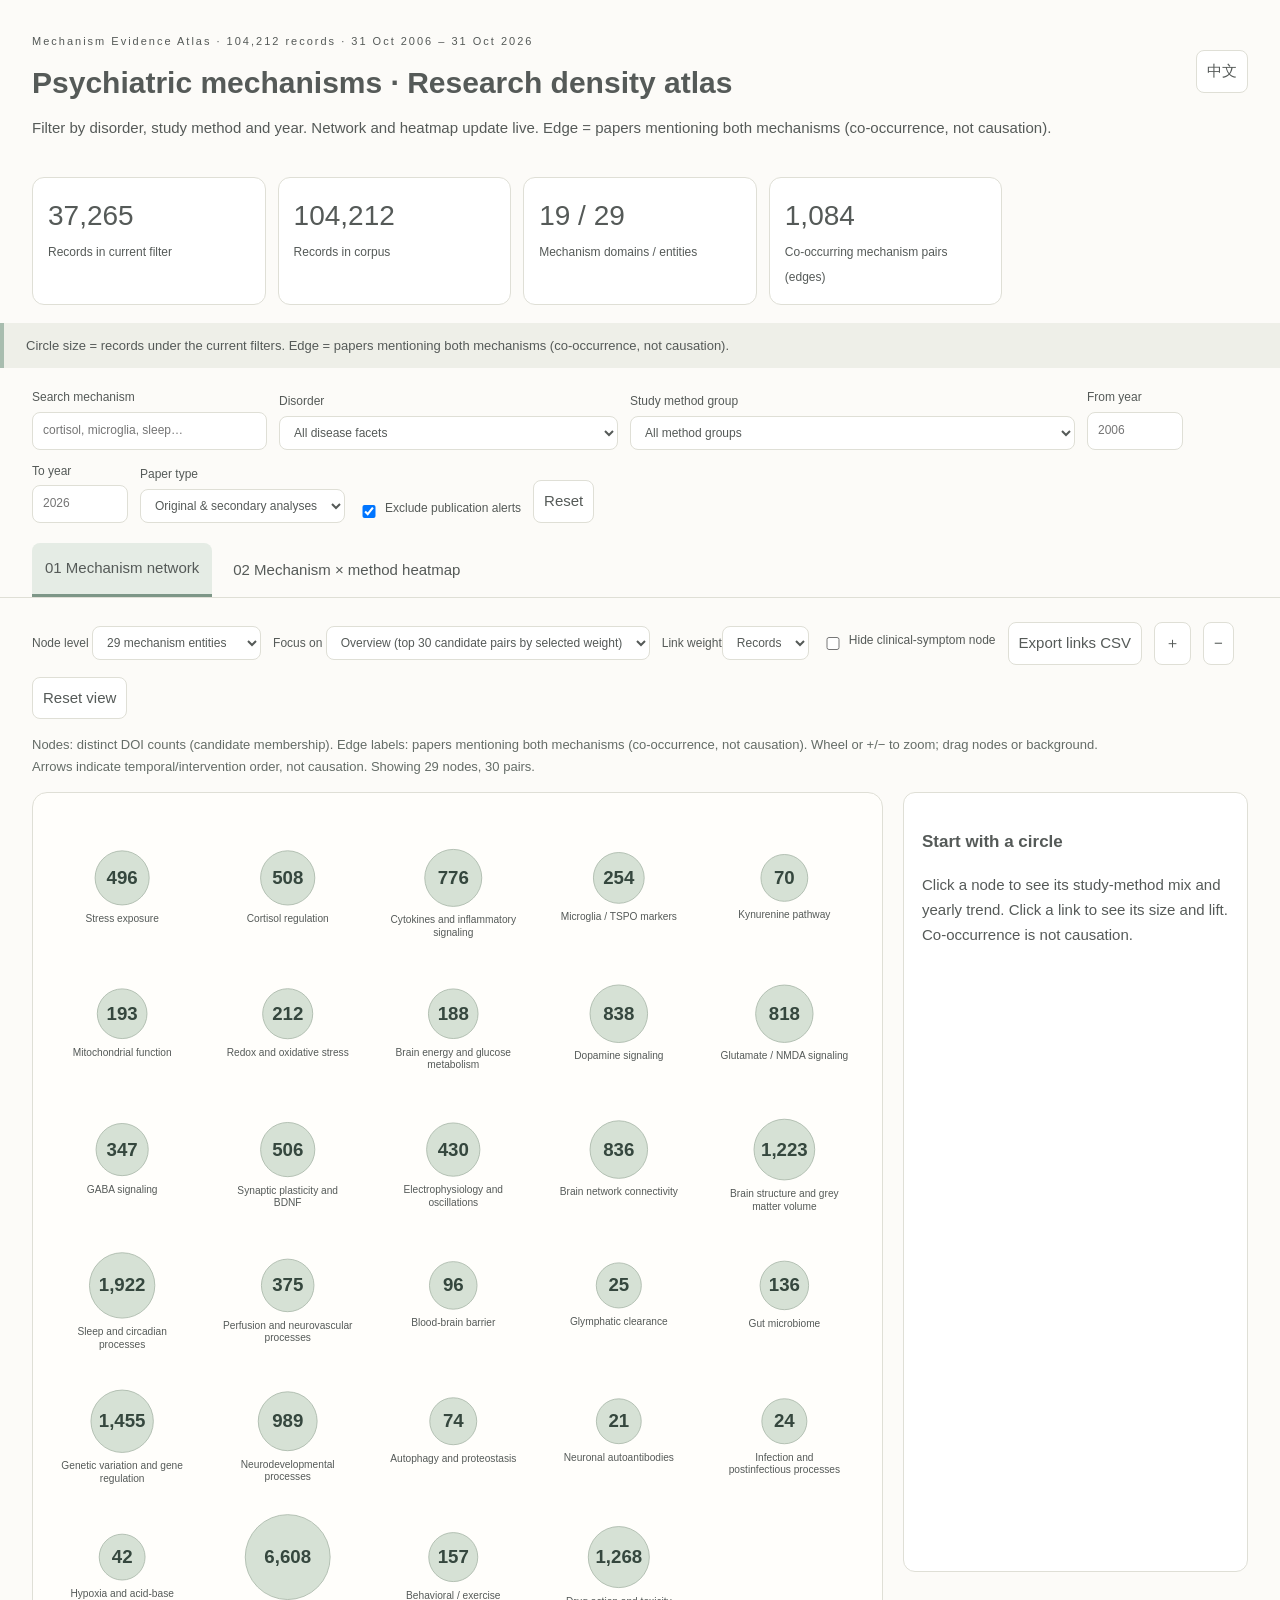
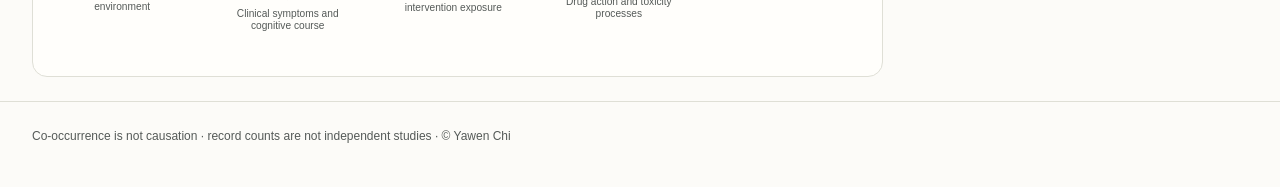
==== atlas/index.html @ 5d46b01c "Add interactive research portfolio (104,212 records incl. Lancet family): atlas, catalog explorer, p" ====
<!doctype html><html lang="en"><meta charset="utf-8"><meta name="viewport" content="width=device-width,initial-scale=1"><title>Mechanism Evidence Atlas · Yawen Chi</title><link rel="stylesheet" href="network.css"><link rel="stylesheet" href="public.css"><body>
<header><div class="eyebrow">Mechanism Evidence Atlas · 104,212 records · 31 Oct 2006 – 31 Oct 2026</div><button id="language" class="lang">中文</button><h1 data-zh="精神疾病机制 · 研究密度网络" data-en="Psychiatric mechanisms · Research density atlas"></h1><p data-zh="筛选疾病、方法与年份，网络与热图实时更新。连线 = 同时提及两个机制的论文（共现，非因果）。" data-en="Filter by disorder, study method and year. Network and heatmap update live. Edge = papers mentioning both mechanisms (co-occurrence, not causation)."></p></header>
<section class="metrics" id="metrics"></section>
<div class="notice" id="notice"></div>
<section class="filters"><label><span data-zh="检索机制" data-en="Search mechanism"></span><input id="search" type="search" placeholder="cortisol, microglia, sleep…"></label><label><span data-zh="疾病" data-en="Disorder"></span><select id="disease"></select></label><label><span data-zh="研究方法主类" data-en="Study method group"></span><select id="method"></select></label><label><span data-zh="起始年份" data-en="From year"></span><input id="from" type="number" min="2006" max="2026" placeholder="2006"></label><label><span data-zh="结束年份" data-en="To year"></span><input id="to" type="number" min="2006" max="2026" placeholder="2026"></label><label><span data-zh="论文类别" data-en="Paper type"></span><select id="paperType"><option value="all" data-zh="全部（含综述）" data-en="All, including reviews"></option><option value="original" selected data-zh="原始研究与二次分析" data-en="Original & secondary analyses"></option><option value="review" data-zh="仅综述与证据综合" data-en="Reviews & evidence synthesis"></option></select></label><label class="check"><input id="alerts" type="checkbox" checked><span data-zh="排除出版警示" data-en="Exclude publication alerts"></span></label><button id="reset" data-zh="重置" data-en="Reset"></button>
<select id="level" hidden><option value="all"></option></select></section>
<nav><button data-tab="network" class="active" data-zh="01 机制网络" data-en="01 Mechanism network"></button><button data-tab="coverage" data-zh="02 机制 × 方法热图" data-en="02 Mechanism × method heatmap"></button></nav>
<main><section id="network" class="view active"><div class="toolbar"><label><span data-zh="节点层级" data-en="Node level"></span> <select id="granularity"><option value="fine" data-zh="29 个机制实体" data-en="29 mechanism entities"></option><option value="top" data-zh="19 个机制领域" data-en="19 mechanism domains"></option></select></label><select id="edgeMode" hidden><option value="candidate" selected></option></select><label><span data-zh="聚焦实体" data-en="Focus on"></span> <select id="focus"></select></label><label><span data-zh="连线权重" data-en="Link weight"></span><select id="edgeWeight"><option value="raw" data-zh="题录数" data-en="Records"></option><option value="lift">Lift</option></select></label><label class="check"><input id="hideSymptoms" type="checkbox"><span data-zh="隐藏临床症状节点" data-en="Hide clinical-symptom node"></span></label><button id="exportEdges" data-zh="导出连线 CSV" data-en="Export links CSV"></button><button id="zoomIn">＋</button><button id="zoomOut">−</button><button id="fit" data-zh="复位" data-en="Reset view"></button></div>
<p class="caption" id="networkCaption"></p><div class="workspace"><div class="graphWrap"><svg id="graph" viewBox="0 0 1000 720" aria-label="Mechanism research density network" role="img"></svg></div><aside id="inspector"></aside></div></section>
<section id="bars" class="view" hidden><div id="barList"></div><aside id="barInspector"></aside><p id="barCaption"></p></section>
<section id="chains" class="view" hidden><select id="chainSelect"></select><p id="chainWarning"></p><div id="chainList"></div></section>
<section id="coverage" class="view"><div id="coverageText"></div><h3 data-zh="年度分布（当前筛选）" data-en="Records per year (current filters)"></h3><div id="yearChart"></div></section></main>
<footer data-zh="共现不等于因果 · 题录数不等于独立研究数 · © Yawen Chi" data-en="Co-occurrence is not causation · record counts are not independent studies · © Yawen Chi"></footer>
<script src="data.js"></script><script src="network.js"></script></body></html>
---- atlas/network.css ----
:root{--bg:#FCFBF8;--green:#A8BDAF;--blue:#A9BED0;--purple:#B8ACC9;--pink:#D5B5AE;--text:#555A58;--border:#dfdfd6}*{box-sizing:border-box}body{margin:0;background:var(--bg);color:var(--text);font:15px/1.65 -apple-system,BlinkMacSystemFont,"Segoe UI",sans-serif}header,main,nav,.filters,.notice,.metrics,footer{max-width:1500px;margin:auto}header{padding:32px 32px 20px}.eyebrow{font-size:11px;letter-spacing:2px}h1{font-size:30px;line-height:1.4;font-weight:550;margin:12px 0}h2{font-size:23px;font-weight:500}h3{font-size:17px}p{margin:8px 0}.lang{float:right}button,select,input{font:inherit;color:var(--text);border:1px solid var(--border);border-radius:8px;background:#fff;padding:8px 10px}button,select{cursor:pointer}button:hover,a:hover{border-color:#7d9687;background:#f1f3ee}button:focus-visible,a:focus-visible,select:focus-visible,input:focus-visible{outline:3px solid var(--blue)}a{color:#4d6a60;text-underline-offset:4px}.links{display:flex;gap:20px;flex-wrap:wrap}.metrics{display:grid;grid-template-columns:repeat(5,1fr);gap:12px;padding:8px 32px 18px}.metric{padding:15px;border:1px solid var(--border);border-radius:12px;background:white}.metric b{display:block;font-size:28px;font-weight:500}.metric small{font-size:12px}.notice{padding:12px 22px;background:#eeefe8;border-left:4px solid var(--green);font-size:13px}.filters{padding:20px 32px;display:flex;gap:12px;align-items:end;flex-wrap:wrap}label{font-size:12px;display:block}label>span{display:block;margin-bottom:4px}.filters input[type=number]{width:96px}label input[type=search]{width:235px}.check{display:flex;gap:5px;align-items:center}.check span{display:inline}.check input{width:16px}nav{display:flex;gap:8px;padding:0 32px;border-bottom:1px solid var(--border);overflow:auto}nav button{border:none;background:transparent;white-space:nowrap;padding:13px}.active[data-tab]{background:#e5ece5;border-bottom:3px solid #7d9687;border-radius:8px 8px 0 0}main{padding:24px 32px}.view{display:none}.view.active{display:block}.toolbar{display:flex;gap:12px;align-items:center;flex-wrap:wrap}.toolbar label>span{display:inline}.caption{font-size:13px;color:#646c67;max-width:1100px;margin:15px 0}.workspace{display:grid;grid-template-columns:minmax(0,1fr) 345px;gap:20px}.graphWrap{border:1px solid var(--border);border-radius:15px;overflow:hidden;background:#fffefb;min-height:450px}svg#graph{width:100%;display:block;touch-action:none;min-height:480px}aside{border:1px solid var(--border);border-radius:12px;padding:18px;background:#fff;max-height:780px;overflow:auto}aside:empty{display:none}.paper{border-top:1px solid var(--border);padding:13px 0}.paper h4{font-size:14px;font-weight:550;margin:0 0 5px}.paper p{font-size:12px}.paper a{font-size:12px;overflow-wrap:anywhere}.tag{display:inline-block;font-size:11px;background:#efeee8;border-radius:5px;padding:2px 6px;margin:3px 4px 3px 0}.tag.warning{background:#f0e1dc}.support{background:var(--green)}.oppose{background:var(--pink)}.unknown{background:var(--blue)}.legend{display:flex;gap:18px;flex-wrap:wrap;font-size:12px;margin:20px 0}.legend span{padding:3px 10px;border-radius:5px;color:#35433c}.barrow{padding:18px 0;border-top:1px solid var(--border)}.barrow h3{margin:0 0 7px}.stack{display:flex;border-radius:7px;overflow:hidden;height:38px;min-width:260px}.stack button{border:0;border-radius:0;padding:0 6px;min-width:1px;color:#263b32;white-space:nowrap;font-size:13px}.barrow small{font-size:12px}.zero{font-size:12px;padding-top:6px}.chainnodes{display:flex;gap:12px;align-items:center;flex-wrap:wrap;margin:20px 0}.chainnode{border:1px solid var(--border);padding:12px 18px;border-radius:50%;min-width:130px;text-align:center;background:#f0f3ed}.chainnode b{font-size:23px;display:block}.segment{border-left:4px solid var(--blue);background:white;padding:16px;margin:14px 0;border-radius:8px}.segment h3{margin:0}.segment p{font-size:13px}.yearrow{display:flex;align-items:center;gap:10px;margin:3px;font-size:12px}.yearrow span{width:42px}.yearrow i{background:var(--purple);display:block;height:14px;border-radius:2px}footer{padding:25px 32px 40px;font-size:12px;border-top:1px solid var(--border)}.empty{padding:30px;color:#6e756f}.node{cursor:grab}.edge{cursor:pointer}.node text{user-select:none;pointer-events:none}.edgeLabel{pointer-events:none;font-size:12px;paint-order:stroke;stroke:#FCFBF8;stroke-width:5px;stroke-linejoin:round;fill:#555A58}.nodeCount{font-size:22px;font-weight:600;fill:#35473e}.nodeName{font-size:12px;fill:#555A58}.tiny{font-size:11px;color:#6c756f}details summary{cursor:pointer}details p{white-space:pre-wrap;font-size:13px}.pager{display:flex;gap:10px;align-items:center;margin:14px 0}@media(max-width:1000px){.workspace{grid-template-columns:1fr}aside{max-height:520px}.metrics{grid-template-columns:repeat(3,1fr)}h1{font-size:25px}}@media(max-width:600px){header,main,.filters{padding:20px 16px}nav{padding:0 10px}.metrics{padding:10px 16px;grid-template-columns:repeat(2,1fr)}.metric b{font-size:24px}.graphWrap{overflow:auto}svg#graph{min-width:720px}.toolbar{gap:6px}.toolbar select{max-width:240px}.notice{margin:0 16px}.chainnode{min-width:100px}.lang{float:none}}

.evidence-tiers span:first-child { background: #e3e8eb; color: #34434b; }
.evidence-tiers span:nth-child(2) { background: #d9e8de; color: #264b38; }
.evidence-tiers span:nth-child(3) { background: #e6e0f2; color: #4c3575; }
---- atlas/public.css ----
.spark{display:flex;align-items:flex-end;gap:2px;height:64px;margin:6px 0 10px}.spark i{flex:1;background:#0f766e;opacity:.75;border-radius:2px 2px 0 0}
.hm{overflow:auto;max-width:100%}.hm table{border-collapse:separate;border-spacing:2px;font-size:12px}
.hm th{height:118px;vertical-align:bottom;font-weight:600;padding:0 2px}.hm th span{writing-mode:vertical-rl;transform:rotate(180deg);white-space:nowrap}
.hm td.rl{white-space:nowrap;padding-right:8px;text-align:right;max-width:330px;overflow:hidden;text-overflow:ellipsis}
.hm td.cell{min-width:64px;height:24px;text-align:center;border-radius:4px;cursor:pointer;font-variant-numeric:tabular-nums}
.hm td.cell:hover{outline:2px solid #b45309}
.ybars{display:flex;align-items:flex-end;gap:4px;height:170px;padding-bottom:18px}.ybars div{flex:1;height:100%;display:flex;flex-direction:column;justify-content:flex-end;align-items:center;position:relative}
.ybars i{display:block;width:100%;background:#0f766e;opacity:.8;border-radius:3px 3px 0 0}.ybars span{position:absolute;bottom:-17px;font-size:11px;color:#667}
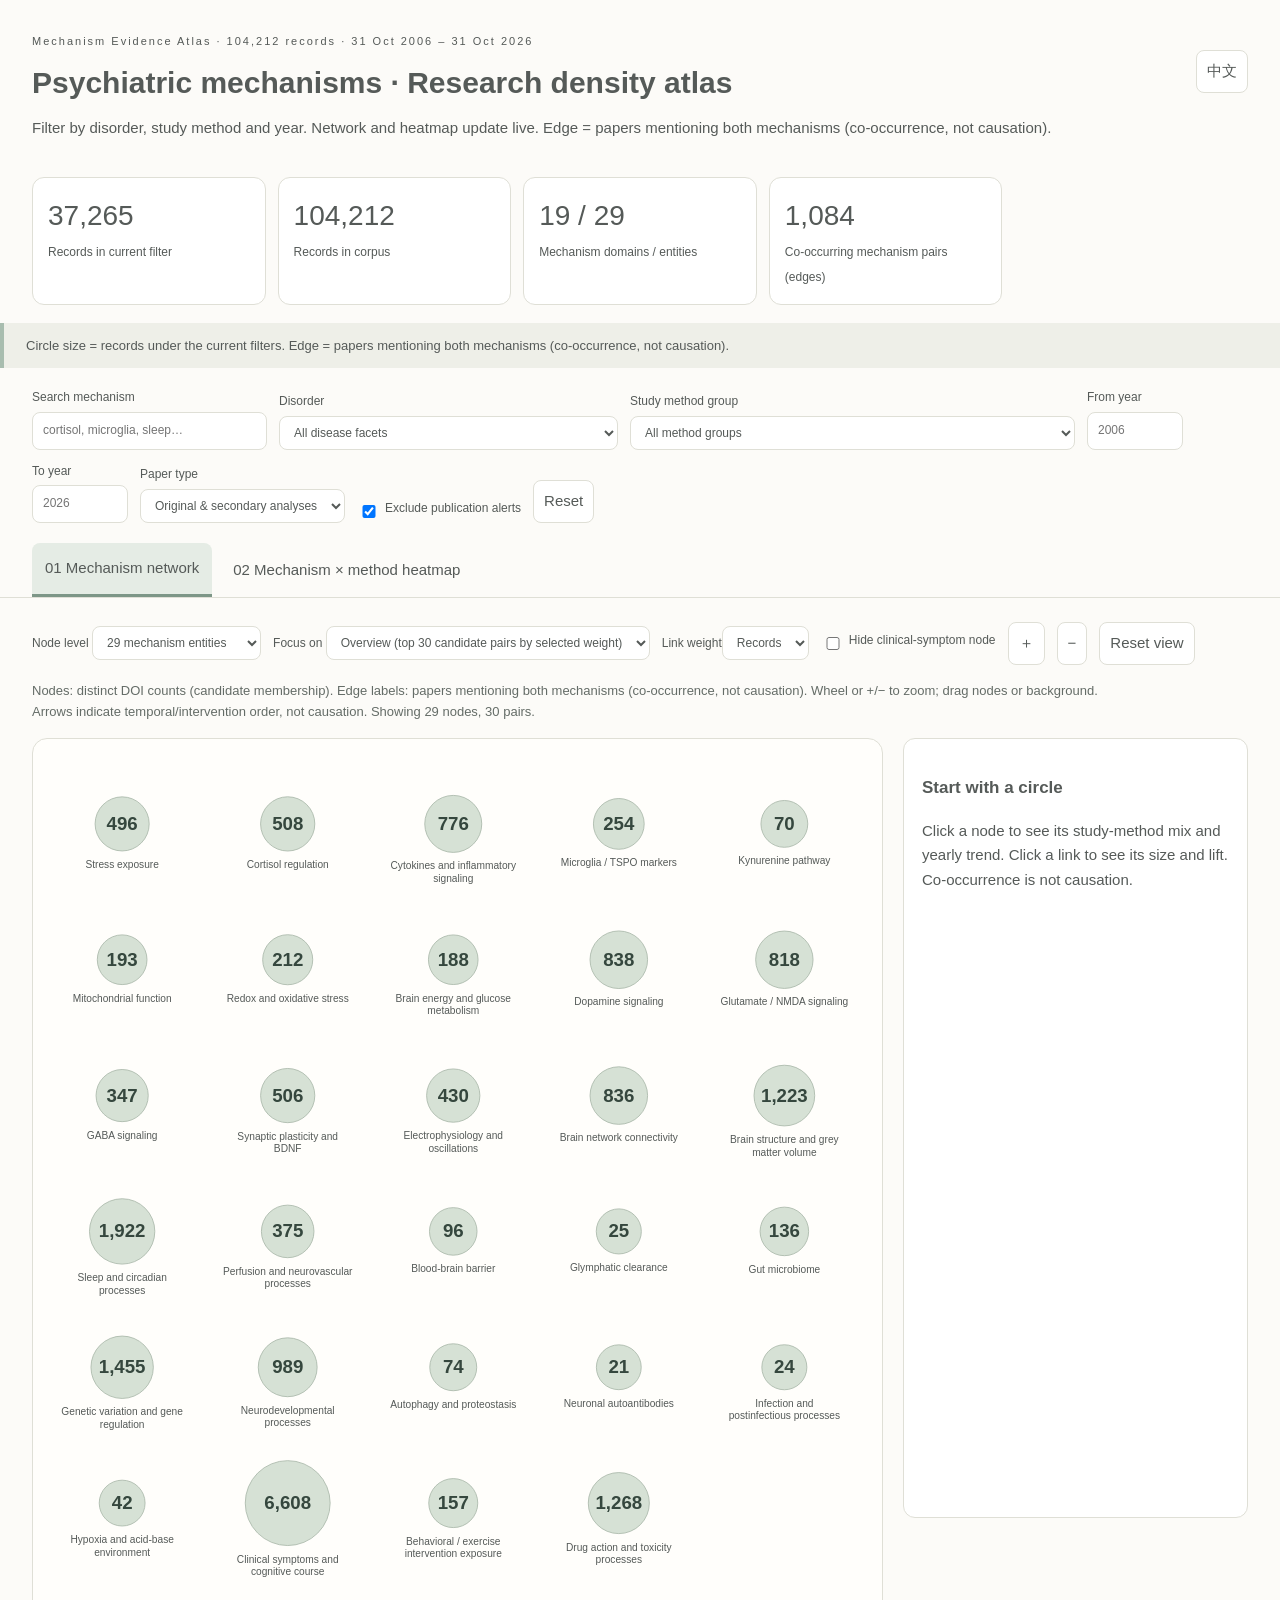
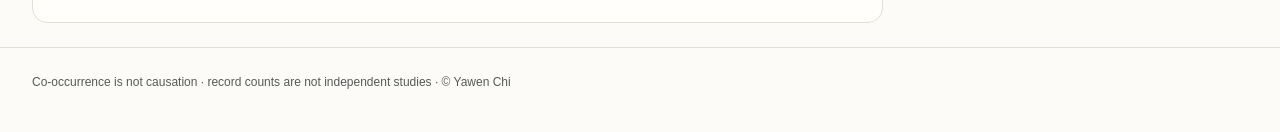
==== commit 12dfc9a3: "Clarify public research portfolio and simplify atlas controls" ====
--- a/atlas/index.html
+++ b/atlas/index.html
@@ -5,7 +5,7 @@
 <section class="filters"><label><span data-zh="检索机制" data-en="Search mechanism"></span><input id="search" type="search" placeholder="cortisol, microglia, sleep…"></label><label><span data-zh="疾病" data-en="Disorder"></span><select id="disease"></select></label><label><span data-zh="研究方法主类" data-en="Study method group"></span><select id="method"></select></label><label><span data-zh="起始年份" data-en="From year"></span><input id="from" type="number" min="2006" max="2026" placeholder="2006"></label><label><span data-zh="结束年份" data-en="To year"></span><input id="to" type="number" min="2006" max="2026" placeholder="2026"></label><label><span data-zh="论文类别" data-en="Paper type"></span><select id="paperType"><option value="all" data-zh="全部（含综述）" data-en="All, including reviews"></option><option value="original" selected data-zh="原始研究与二次分析" data-en="Original & secondary analyses"></option><option value="review" data-zh="仅综述与证据综合" data-en="Reviews & evidence synthesis"></option></select></label><label class="check"><input id="alerts" type="checkbox" checked><span data-zh="排除出版警示" data-en="Exclude publication alerts"></span></label><button id="reset" data-zh="重置" data-en="Reset"></button>
 <select id="level" hidden><option value="all"></option></select></section>
 <nav><button data-tab="network" class="active" data-zh="01 机制网络" data-en="01 Mechanism network"></button><button data-tab="coverage" data-zh="02 机制 × 方法热图" data-en="02 Mechanism × method heatmap"></button></nav>
-<main><section id="network" class="view active"><div class="toolbar"><label><span data-zh="节点层级" data-en="Node level"></span> <select id="granularity"><option value="fine" data-zh="29 个机制实体" data-en="29 mechanism entities"></option><option value="top" data-zh="19 个机制领域" data-en="19 mechanism domains"></option></select></label><select id="edgeMode" hidden><option value="candidate" selected></option></select><label><span data-zh="聚焦实体" data-en="Focus on"></span> <select id="focus"></select></label><label><span data-zh="连线权重" data-en="Link weight"></span><select id="edgeWeight"><option value="raw" data-zh="题录数" data-en="Records"></option><option value="lift">Lift</option></select></label><label class="check"><input id="hideSymptoms" type="checkbox"><span data-zh="隐藏临床症状节点" data-en="Hide clinical-symptom node"></span></label><button id="exportEdges" data-zh="导出连线 CSV" data-en="Export links CSV"></button><button id="zoomIn">＋</button><button id="zoomOut">−</button><button id="fit" data-zh="复位" data-en="Reset view"></button></div>
+<main><section id="network" class="view active"><div class="toolbar"><label><span data-zh="节点层级" data-en="Node level"></span> <select id="granularity"><option value="fine" data-zh="29 个机制实体" data-en="29 mechanism entities"></option><option value="top" data-zh="19 个机制领域" data-en="19 mechanism domains"></option></select></label><select id="edgeMode" hidden><option value="candidate" selected></option></select><label><span data-zh="聚焦实体" data-en="Focus on"></span> <select id="focus"></select></label><label><span data-zh="连线权重" data-en="Link weight"></span><select id="edgeWeight"><option value="raw" data-zh="题录数" data-en="Records"></option><option value="lift">Lift</option></select></label><label class="check"><input id="hideSymptoms" type="checkbox"><span data-zh="隐藏临床症状节点" data-en="Hide clinical-symptom node"></span></label><button id="zoomIn">＋</button><button id="zoomOut">−</button><button id="fit" data-zh="复位" data-en="Reset view"></button></div>
 <p class="caption" id="networkCaption"></p><div class="workspace"><div class="graphWrap"><svg id="graph" viewBox="0 0 1000 720" aria-label="Mechanism research density network" role="img"></svg></div><aside id="inspector"></aside></div></section>
 <section id="bars" class="view" hidden><div id="barList"></div><aside id="barInspector"></aside><p id="barCaption"></p></section>
 <section id="chains" class="view" hidden><select id="chainSelect"></select><p id="chainWarning"></p><div id="chainList"></div></section>
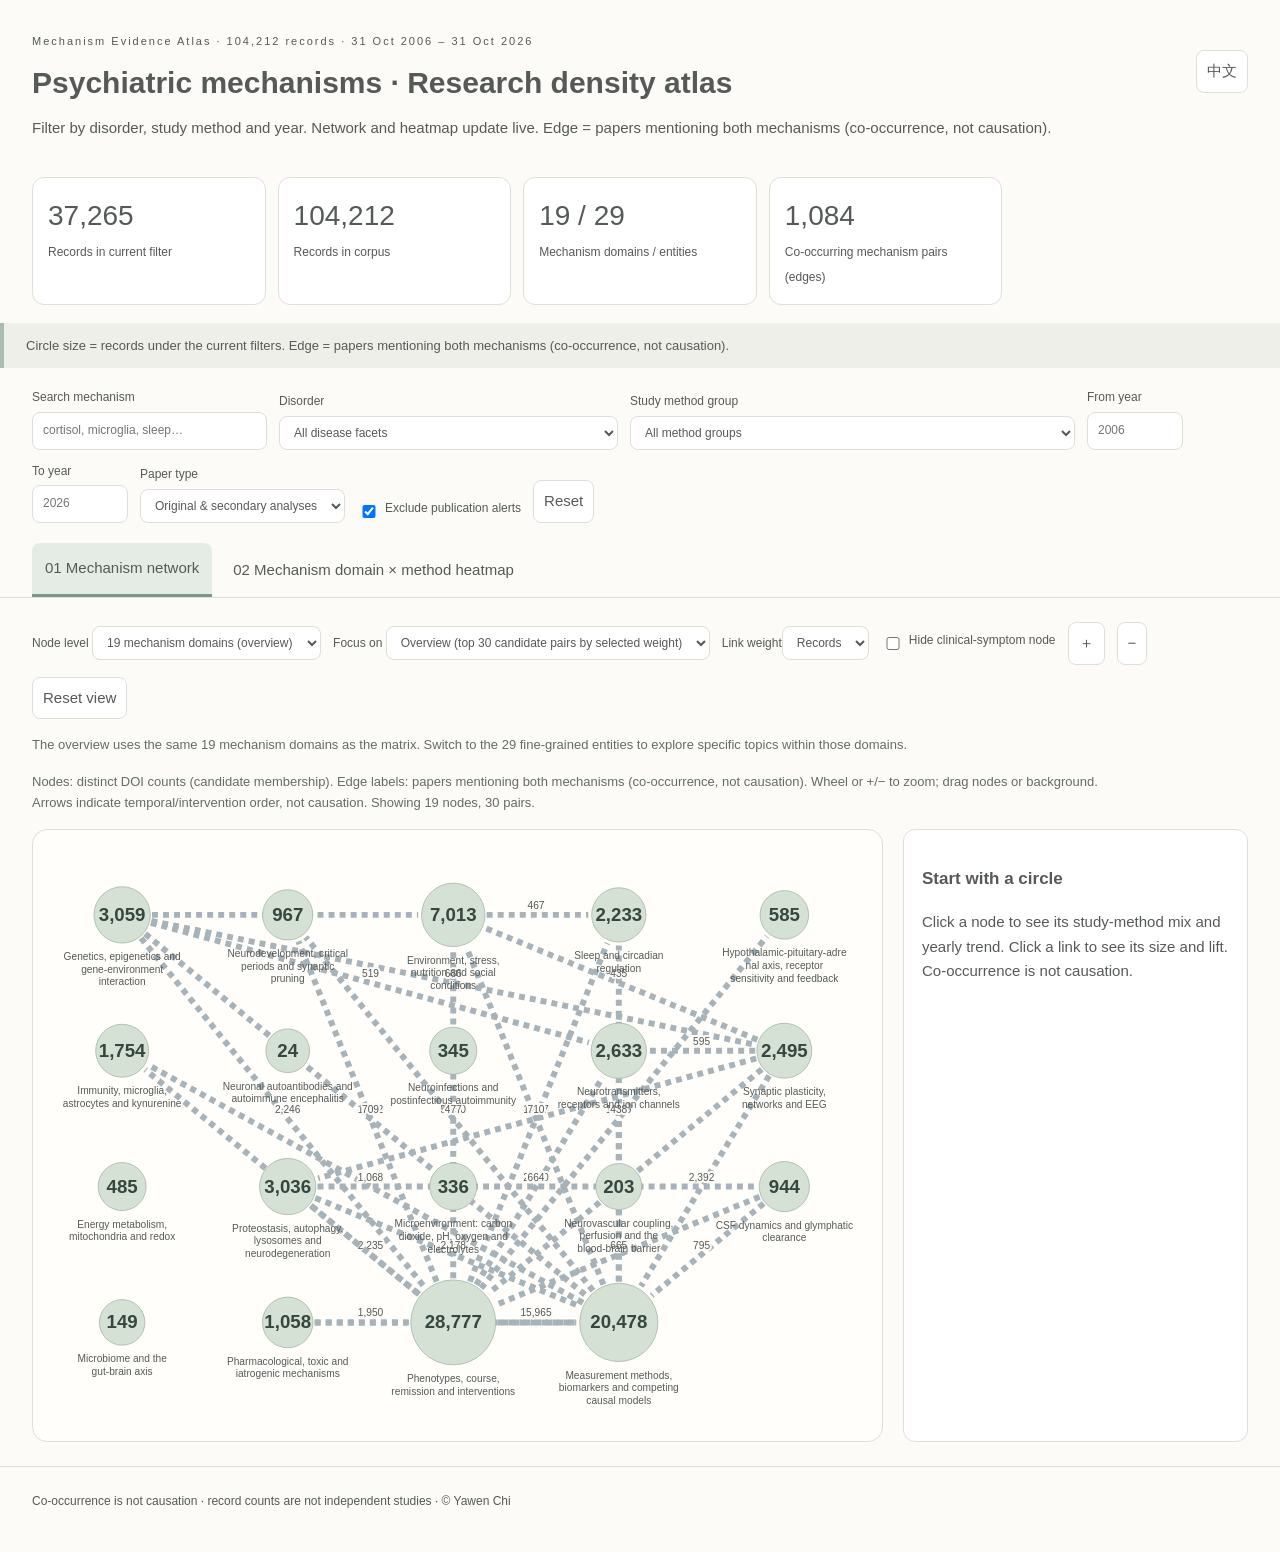
==== commit 77dc5b47: "Align mechanism domain labels across the atlas and matrix" ====
--- a/atlas/index.html
+++ b/atlas/index.html
@@ -4,11 +4,12 @@
 <div class="notice" id="notice"></div>
 <section class="filters"><label><span data-zh="检索机制" data-en="Search mechanism"></span><input id="search" type="search" placeholder="cortisol, microglia, sleep…"></label><label><span data-zh="疾病" data-en="Disorder"></span><select id="disease"></select></label><label><span data-zh="研究方法主类" data-en="Study method group"></span><select id="method"></select></label><label><span data-zh="起始年份" data-en="From year"></span><input id="from" type="number" min="2006" max="2026" placeholder="2006"></label><label><span data-zh="结束年份" data-en="To year"></span><input id="to" type="number" min="2006" max="2026" placeholder="2026"></label><label><span data-zh="论文类别" data-en="Paper type"></span><select id="paperType"><option value="all" data-zh="全部（含综述）" data-en="All, including reviews"></option><option value="original" selected data-zh="原始研究与二次分析" data-en="Original & secondary analyses"></option><option value="review" data-zh="仅综述与证据综合" data-en="Reviews & evidence synthesis"></option></select></label><label class="check"><input id="alerts" type="checkbox" checked><span data-zh="排除出版警示" data-en="Exclude publication alerts"></span></label><button id="reset" data-zh="重置" data-en="Reset"></button>
 <select id="level" hidden><option value="all"></option></select></section>
-<nav><button data-tab="network" class="active" data-zh="01 机制网络" data-en="01 Mechanism network"></button><button data-tab="coverage" data-zh="02 机制 × 方法热图" data-en="02 Mechanism × method heatmap"></button></nav>
-<main><section id="network" class="view active"><div class="toolbar"><label><span data-zh="节点层级" data-en="Node level"></span> <select id="granularity"><option value="fine" data-zh="29 个机制实体" data-en="29 mechanism entities"></option><option value="top" data-zh="19 个机制领域" data-en="19 mechanism domains"></option></select></label><select id="edgeMode" hidden><option value="candidate" selected></option></select><label><span data-zh="聚焦实体" data-en="Focus on"></span> <select id="focus"></select></label><label><span data-zh="连线权重" data-en="Link weight"></span><select id="edgeWeight"><option value="raw" data-zh="题录数" data-en="Records"></option><option value="lift">Lift</option></select></label><label class="check"><input id="hideSymptoms" type="checkbox"><span data-zh="隐藏临床症状节点" data-en="Hide clinical-symptom node"></span></label><button id="zoomIn">＋</button><button id="zoomOut">−</button><button id="fit" data-zh="复位" data-en="Reset view"></button></div>
+<nav><button data-tab="network" class="active" data-zh="01 机制网络" data-en="01 Mechanism network"></button><button data-tab="coverage" data-zh="02 机制领域 × 方法热图" data-en="02 Mechanism domain × method heatmap"></button></nav>
+<main><section id="network" class="view active"><div class="toolbar"><label><span data-zh="节点层级" data-en="Node level"></span> <select id="granularity" aria-describedby="node-level-note"><option value="top" selected data-zh="19 个机制领域（总览）" data-en="19 mechanism domains (overview)"></option><option value="fine" data-zh="29 个细分机制实体" data-en="29 fine-grained mechanism entities"></option></select></label><select id="edgeMode" hidden><option value="candidate" selected></option></select><label><span data-zh="聚焦实体" data-en="Focus on"></span> <select id="focus"></select></label><label><span data-zh="连线权重" data-en="Link weight"></span><select id="edgeWeight"><option value="raw" data-zh="题录数" data-en="Records"></option><option value="lift">Lift</option></select></label><label class="check"><input id="hideSymptoms" type="checkbox"><span data-zh="隐藏临床症状节点" data-en="Hide clinical-symptom node"></span></label><button id="zoomIn">＋</button><button id="zoomOut">−</button><button id="fit" data-zh="复位" data-en="Reset view"></button></div>
+<p class="caption" id="node-level-note" data-zh="默认显示 19 个机制领域，与矩阵使用同一分类层级。切换后可查看归入这些领域的 29 个细分实体。" data-en="The overview uses the same 19 mechanism domains as the matrix. Switch to the 29 fine-grained entities to explore specific topics within those domains."></p>
 <p class="caption" id="networkCaption"></p><div class="workspace"><div class="graphWrap"><svg id="graph" viewBox="0 0 1000 720" aria-label="Mechanism research density network" role="img"></svg></div><aside id="inspector"></aside></div></section>
 <section id="bars" class="view" hidden><div id="barList"></div><aside id="barInspector"></aside><p id="barCaption"></p></section>
 <section id="chains" class="view" hidden><select id="chainSelect"></select><p id="chainWarning"></p><div id="chainList"></div></section>
-<section id="coverage" class="view"><div id="coverageText"></div><h3 data-zh="年度分布（当前筛选）" data-en="Records per year (current filters)"></h3><div id="yearChart"></div></section></main>
+<section id="coverage" class="view"><p class="caption" data-zh="热图行使用 19 个机制领域，列使用 7 类研究方法。" data-en="Rows use 19 mechanism domains and columns use seven study-method groups."></p><div id="coverageText"></div><h3 data-zh="年度分布（当前筛选）" data-en="Records per year (current filters)"></h3><div id="yearChart"></div></section></main>
 <footer data-zh="共现不等于因果 · 题录数不等于独立研究数 · © Yawen Chi" data-en="Co-occurrence is not causation · record counts are not independent studies · © Yawen Chi"></footer>
 <script src="data.js"></script><script src="network.js"></script></body></html>
